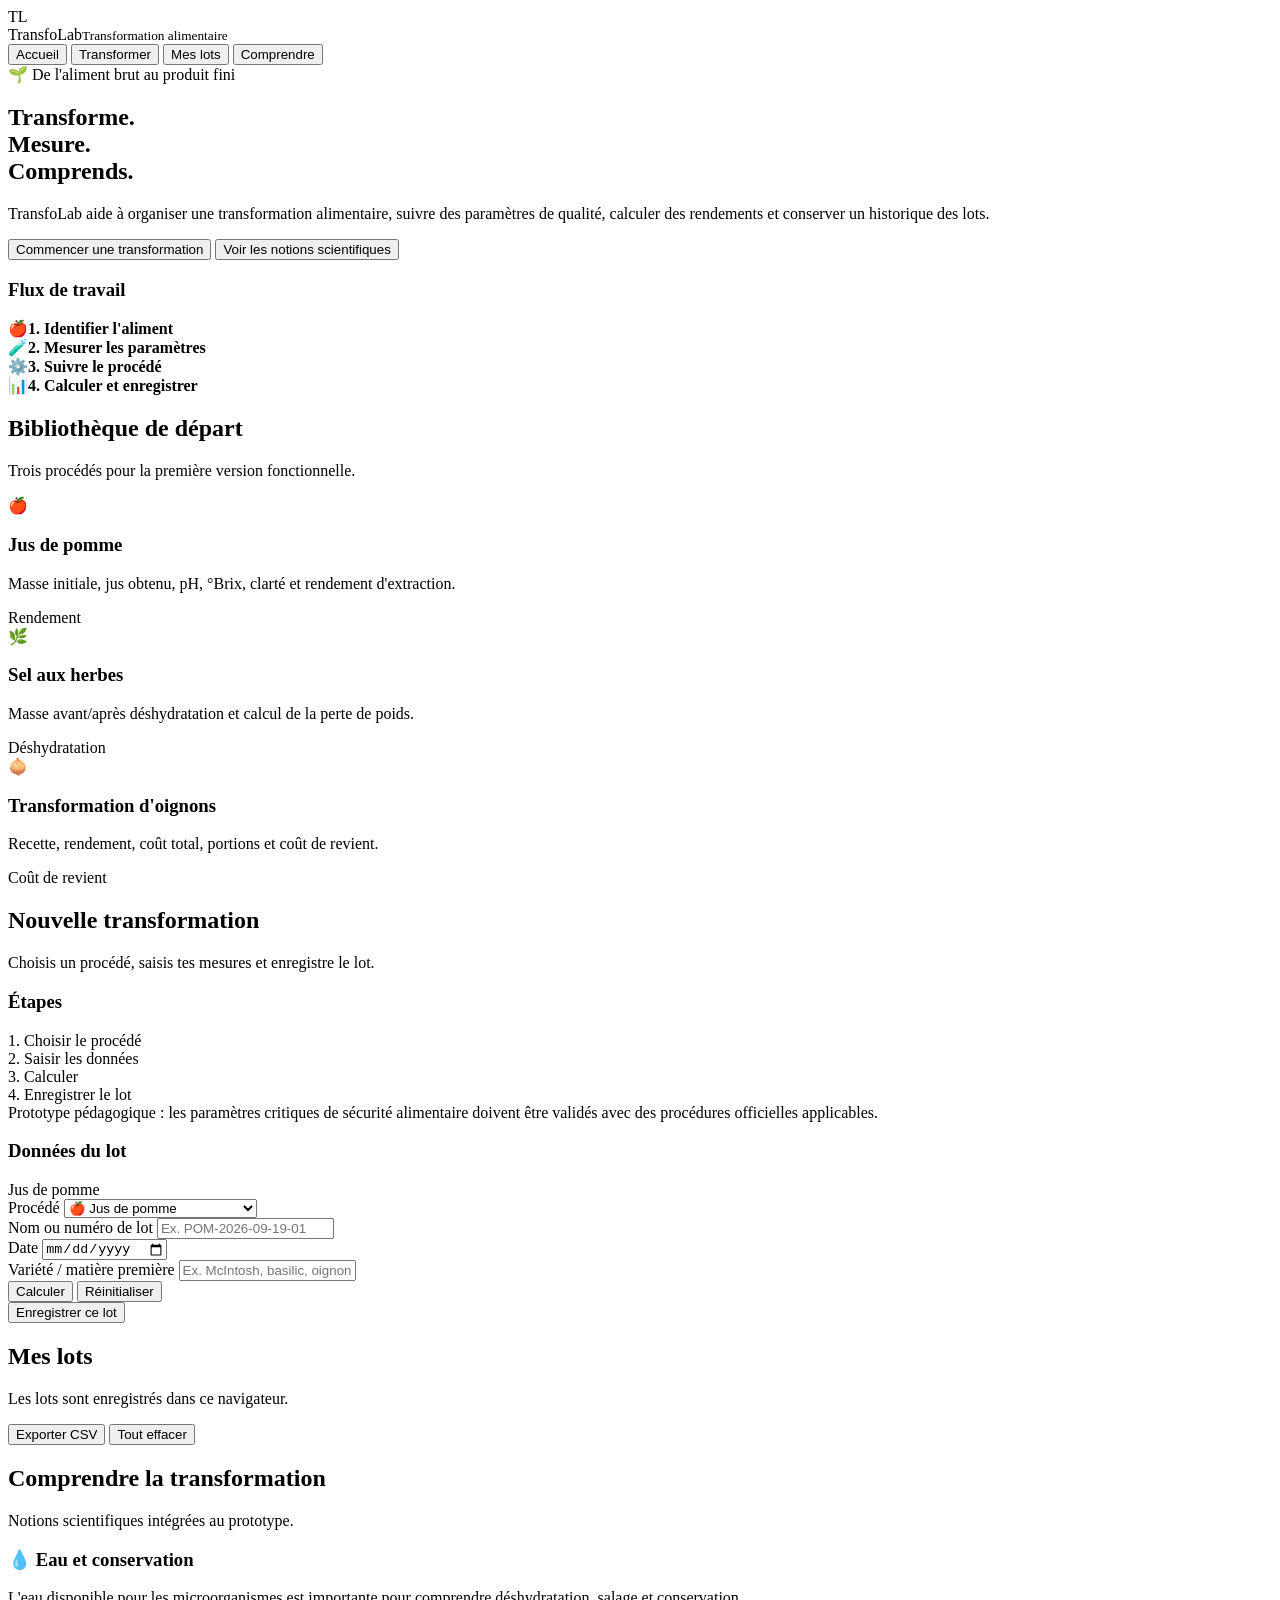
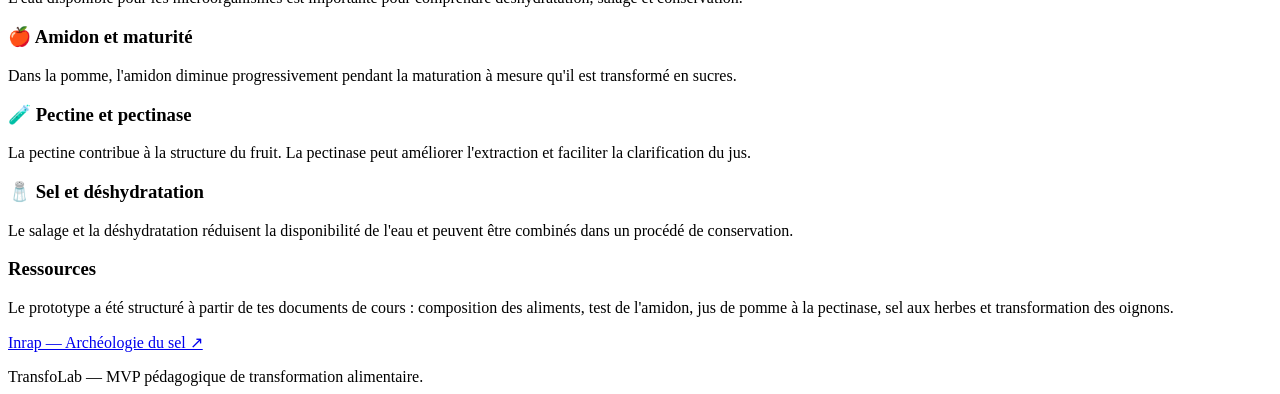
==== index.html @ 7b971daa "Ajouter l'interface TransfoLab" ====
<!doctype html>
<html lang="fr">
<head>
  <meta charset="utf-8" />
  <meta name="viewport" content="width=device-width, initial-scale=1" />
  <meta name="theme-color" content="#0f6a4b" />
  <title>TransfoLab — Transformation alimentaire</title>
  <link rel="stylesheet" href="styles.css" />
</head>
<body>
<header>
  <div class="shell nav">
    <div class="brand">
      <div class="brand-mark">TL</div>
      <div>TransfoLab<small>Transformation alimentaire</small></div>
    </div>
    <nav>
      <button class="active" data-view="home">Accueil</button>
      <button data-view="transform">Transformer</button>
      <button data-view="lots">Mes lots</button>
      <button data-view="learn">Comprendre</button>
    </nav>
  </div>
</header>

<main>
  <section id="home" class="view active">
    <div class="hero">
      <div class="shell hero-grid">
        <div>
          <div class="eyebrow">🌱 De l'aliment brut au produit fini</div>
          <h1>Transforme.<br>Mesure.<br>Comprends.</h1>
          <p>TransfoLab aide à organiser une transformation alimentaire, suivre des paramètres de qualité, calculer des rendements et conserver un historique des lots.</p>
          <div class="actions">
            <button class="btn btn-primary" onclick="openView('transform')">Commencer une transformation</button>
            <button class="btn btn-secondary" onclick="openView('learn')">Voir les notions scientifiques</button>
          </div>
        </div>
        <div class="hero-card">
          <h3>Flux de travail</h3>
          <div class="flow">
            <div class="flow-row"><span>🍎</span><b>1. Identifier l'aliment</b></div>
            <div class="flow-row"><span>🧪</span><b>2. Mesurer les paramètres</b></div>
            <div class="flow-row"><span>⚙️</span><b>3. Suivre le procédé</b></div>
            <div class="flow-row"><span>📊</span><b>4. Calculer et enregistrer</b></div>
          </div>
        </div>
      </div>
    </div>

    <div class="section shell">
      <div class="section-head">
        <div>
          <h2>Bibliothèque de départ</h2>
          <p>Trois procédés pour la première version fonctionnelle.</p>
        </div>
      </div>

      <div class="grid-3">
        <article class="card food-card" onclick="selectProcess('apple')">
          <div class="emoji">🍎</div>
          <h3>Jus de pomme</h3>
          <p>Masse initiale, jus obtenu, pH, °Brix, clarté et rendement d'extraction.</p>
          <span class="tag">Rendement</span>
        </article>

        <article class="card food-card" onclick="selectProcess('herbs')">
          <div class="emoji">🌿</div>
          <h3>Sel aux herbes</h3>
          <p>Masse avant/après déshydratation et calcul de la perte de poids.</p>
          <span class="tag">Déshydratation</span>
        </article>

        <article class="card food-card" onclick="selectProcess('onion')">
          <div class="emoji">🧅</div>
          <h3>Transformation d'oignons</h3>
          <p>Recette, rendement, coût total, portions et coût de revient.</p>
          <span class="tag">Coût de revient</span>
        </article>
      </div>
    </div>
  </section>

  <section id="transform" class="view">
    <div class="section shell">
      <div class="section-head">
        <div>
          <h2>Nouvelle transformation</h2>
          <p>Choisis un procédé, saisis tes mesures et enregistre le lot.</p>
        </div>
      </div>

      <div class="workspace">
        <aside class="card side-card">
          <h3>Étapes</h3>
          <div class="step active">1. Choisir le procédé</div>
          <div class="step">2. Saisir les données</div>
          <div class="step">3. Calculer</div>
          <div class="step">4. Enregistrer le lot</div>
          <div class="callout">Prototype pédagogique : les paramètres critiques de sécurité alimentaire doivent être validés avec des procédures officielles applicables.</div>
        </aside>

        <div class="card">
          <div class="panel-title">
            <h3>Données du lot</h3>
            <span id="processBadge" class="tag">Jus de pomme</span>
          </div>

          <div class="form-grid">
            <div class="field">
              <label for="process">Procédé</label>
              <select id="process" onchange="renderProcess()">
                <option value="apple">🍎 Jus de pomme</option>
                <option value="herbs">🌿 Sel aux herbes</option>
                <option value="onion">🧅 Transformation d'oignons</option>
              </select>
            </div>

            <div class="field">
              <label for="lotName">Nom ou numéro de lot</label>
              <input id="lotName" placeholder="Ex. POM-2026-09-19-01" />
            </div>

            <div class="field">
              <label for="date">Date</label>
              <input id="date" type="date" />
            </div>

            <div class="field">
              <label for="variety">Variété / matière première</label>
              <input id="variety" placeholder="Ex. McIntosh, basilic, oignon jaune" />
            </div>
          </div>

          <div id="dynamicFields" class="dynamic-fields"></div>

          <div class="actions">
            <button class="btn btn-primary" onclick="calculate()">Calculer</button>
            <button class="btn btn-secondary" onclick="resetForm()">Réinitialiser</button>
          </div>

          <div id="result" class="result">
            <div id="resultMetrics" class="result-grid"></div>
            <div id="resultNote" class="callout"></div>
            <button class="btn btn-primary" onclick="saveLot()">Enregistrer ce lot</button>
          </div>
        </div>
      </div>
    </div>
  </section>

  <section id="lots" class="view">
    <div class="section shell">
      <div class="section-head">
        <div>
          <h2>Mes lots</h2>
          <p>Les lots sont enregistrés dans ce navigateur.</p>
        </div>
        <div class="actions">
          <button class="btn btn-secondary" onclick="exportCSV()">Exporter CSV</button>
          <button class="btn btn-danger" onclick="clearLots()">Tout effacer</button>
        </div>
      </div>
      <div id="lotsContainer"></div>
    </div>
  </section>

  <section id="learn" class="view">
    <div class="section shell">
      <div class="section-head">
        <div>
          <h2>Comprendre la transformation</h2>
          <p>Notions scientifiques intégrées au prototype.</p>
        </div>
      </div>

      <div class="knowledge">
        <article class="card"><h3>💧 Eau et conservation</h3><p>L'eau disponible pour les microorganismes est importante pour comprendre déshydratation, salage et conservation.</p></article>
        <article class="card"><h3>🍎 Amidon et maturité</h3><p>Dans la pomme, l'amidon diminue progressivement pendant la maturation à mesure qu'il est transformé en sucres.</p></article>
        <article class="card"><h3>🧪 Pectine et pectinase</h3><p>La pectine contribue à la structure du fruit. La pectinase peut améliorer l'extraction et faciliter la clarification du jus.</p></article>
        <article class="card"><h3>🧂 Sel et déshydratation</h3><p>Le salage et la déshydratation réduisent la disponibilité de l'eau et peuvent être combinés dans un procédé de conservation.</p></article>
      </div>

      <div class="card sources">
        <h3>Ressources</h3>
        <p>Le prototype a été structuré à partir de tes documents de cours : composition des aliments, test de l'amidon, jus de pomme à la pectinase, sel aux herbes et transformation des oignons.</p>
        <p><a href="https://archeologie-sel.inrap.fr/Archeologie-du-Sel/home" target="_blank" rel="noopener">Inrap — Archéologie du sel ↗</a></p>
      </div>
    </div>
  </section>
</main>

<footer>
  <div class="shell">TransfoLab — MVP pédagogique de transformation alimentaire.</div>
</footer>

<div id="toast" class="toast"></div>
<script src="app.js"></script>
</body>
</html>
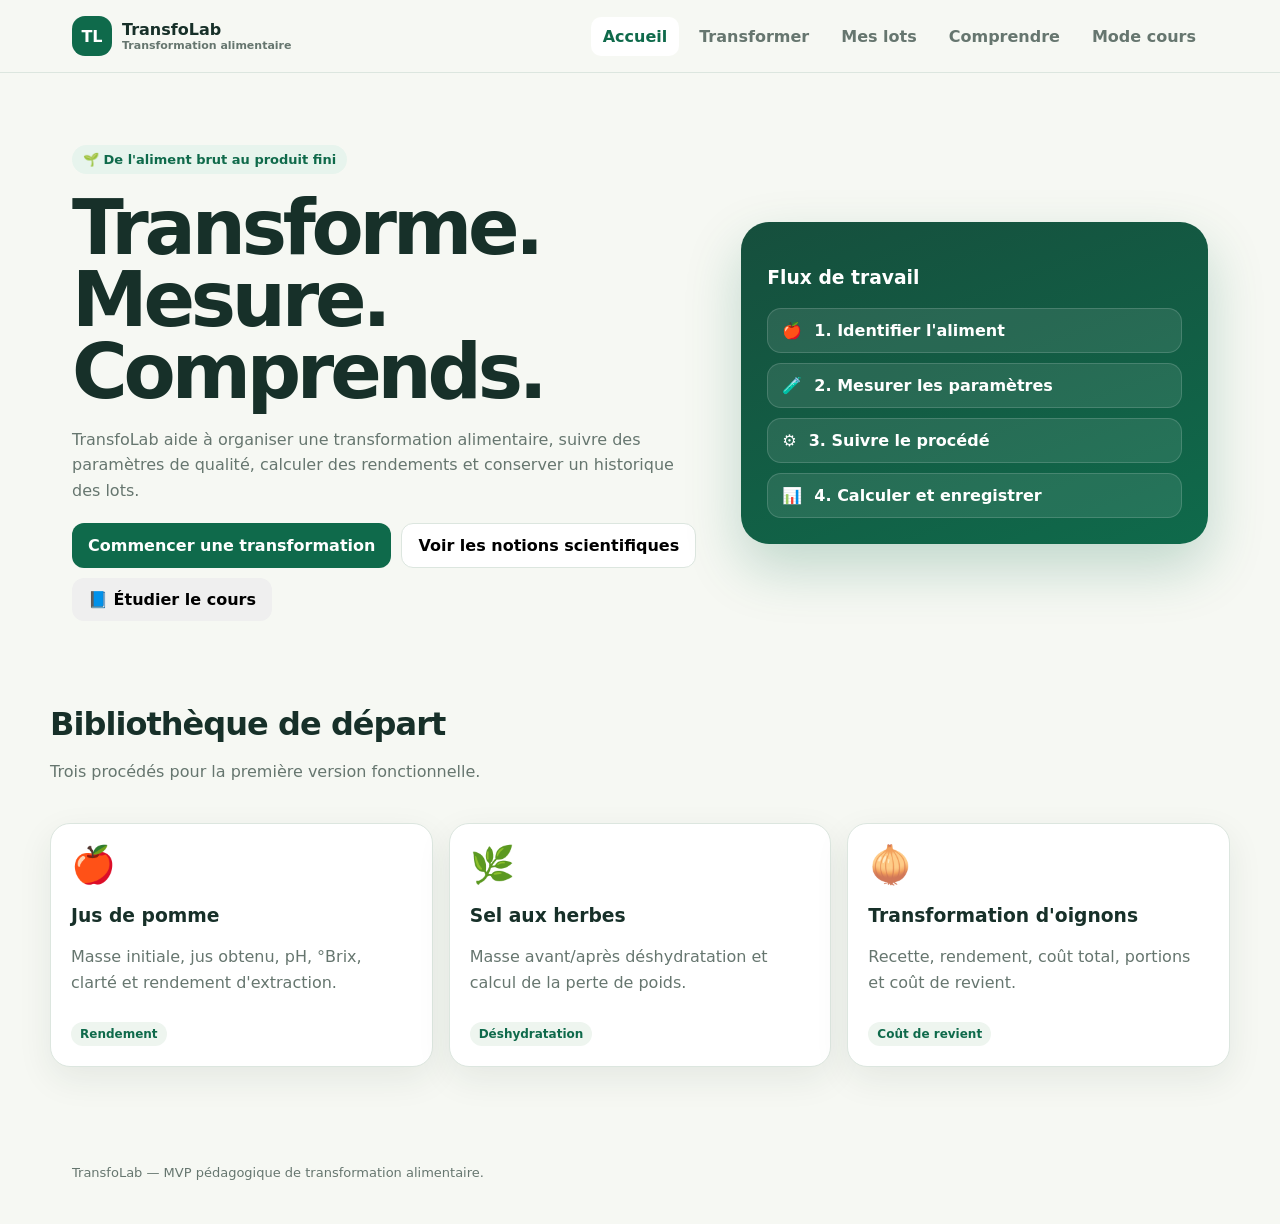
==== commit 187c0697: "Ajouter le Mode cours interactif" ====
--- a/index.html
+++ b/index.html
@@ -19,6 +19,7 @@
       <button data-view="transform">Transformer</button>
       <button data-view="lots">Mes lots</button>
       <button data-view="learn">Comprendre</button>
+      <button data-view="course">Mode cours</button>
     </nav>
   </div>
 </header>
@@ -34,6 +35,7 @@
           <div class="actions">
             <button class="btn btn-primary" onclick="openView('transform')">Commencer une transformation</button>
             <button class="btn btn-secondary" onclick="openView('learn')">Voir les notions scientifiques</button>
+            <button class="btn btn-course" onclick="openView('course')">📘 Étudier le cours</button>
           </div>
         </div>
         <div class="hero-card">
@@ -188,6 +190,50 @@
       </div>
     </div>
   </section>
+
+  <section id="course" class="view">
+    <div class="section shell">
+      <div class="course-hero card">
+        <div>
+          <div class="eyebrow">📘 MODE COURS</div>
+          <h2>Sciences et qualité des aliments</h2>
+          <p>Apprends une notion, relie-la à un laboratoire puis vérifie ta compréhension avec un mini-quiz.</p>
+        </div>
+        <div class="progress-box">
+          <div class="progress-line">
+            <strong>Progression</strong>
+            <span id="courseProgressText">0 / 5 leçons</span>
+          </div>
+          <div class="progress-track"><div id="courseProgressBar" class="progress-bar"></div></div>
+          <button class="link-btn" onclick="resetCourseProgress()">Réinitialiser la progression</button>
+        </div>
+      </div>
+
+      <div class="course-layout">
+        <aside class="card lesson-menu" aria-label="Leçons">
+          <h3>Leçons</h3>
+          <button class="lesson-tab active" data-lesson="composition" onclick="openLesson('composition')">
+            <span>🥗</span><span><b>1. Composition</b><small>Les grandes familles</small></span>
+          </button>
+          <button class="lesson-tab" data-lesson="water" onclick="openLesson('water')">
+            <span>💧</span><span><b>2. Eau et conservation</b><small>aw, sel, déshydratation</small></span>
+          </button>
+          <button class="lesson-tab" data-lesson="starch" onclick="openLesson('starch')">
+            <span>🍎</span><span><b>3. Amidon et maturité</b><small>Test à l'iode</small></span>
+          </button>
+          <button class="lesson-tab" data-lesson="pectin" onclick="openLesson('pectin')">
+            <span>🧪</span><span><b>4. Pectine et pectinase</b><small>Extraction du jus</small></span>
+          </button>
+          <button class="lesson-tab" data-lesson="onion" onclick="openLesson('onion')">
+            <span>🧅</span><span><b>5. Transformation</b><small>Rendement et coût</small></span>
+          </button>
+        </aside>
+
+        <div id="lessonPanel" class="card lesson-panel"></div>
+      </div>
+    </div>
+  </section>
+
 </main>
 
 <footer>
--- a/styles.css
+++ b/styles.css
@@ -0,0 +1,78 @@
+:root{
+  --bg:#f6f8f3;--surface:#fff;--text:#173029;--muted:#66766f;
+  --primary:#0f6a4b;--border:#dce6df;--accent:#e7a63b;--danger:#b4423d;
+  --shadow:0 12px 35px rgba(23,48,41,.08)
+}
+*{box-sizing:border-box}
+body{margin:0;font-family:Inter,system-ui,-apple-system,BlinkMacSystemFont,"Segoe UI",sans-serif;color:var(--text);background:var(--bg)}
+button,input,select{font:inherit}
+a{color:var(--primary)}
+.shell{max-width:1180px;margin:auto;padding:0 22px}
+header{position:sticky;top:0;z-index:20;background:rgba(246,248,243,.94);border-bottom:1px solid var(--border);backdrop-filter:blur(12px)}
+.nav{height:72px;display:flex;align-items:center;justify-content:space-between;gap:20px}
+.brand{display:flex;align-items:center;gap:10px;font-weight:850}
+.brand-mark{width:40px;height:40px;border-radius:13px;background:var(--primary);color:white;display:grid;place-items:center}
+.brand small{display:block;font-size:11px;color:var(--muted)}
+nav{display:flex;gap:8px}
+nav button{border:0;background:transparent;padding:10px 12px;border-radius:10px;color:var(--muted);cursor:pointer;font-weight:700}
+nav button.active,nav button:hover{background:white;color:var(--primary)}
+.view{display:none}.view.active{display:block}
+.hero{padding:72px 0 44px}
+.hero-grid{display:grid;grid-template-columns:1.15fr .85fr;gap:38px;align-items:center}
+.eyebrow{display:inline-block;background:#e7f4ed;color:var(--primary);font-size:13px;font-weight:800;padding:7px 11px;border-radius:999px}
+h1{font-size:clamp(44px,7vw,76px);line-height:.95;letter-spacing:-.055em;margin:18px 0}
+.hero p,.section-head p,.food-card p,.knowledge p{color:var(--muted);line-height:1.6}
+.actions{display:flex;gap:10px;flex-wrap:wrap;margin-top:20px}
+.btn{border:0;border-radius:12px;padding:12px 16px;font-weight:800;cursor:pointer}
+.btn-primary{background:var(--primary);color:white}
+.btn-secondary{background:white;border:1px solid var(--border)}
+.btn-danger{background:#fff0ef;color:var(--danger);border:1px solid #f1d0cd}
+.hero-card{background:linear-gradient(160deg,#164f3d,#0f6a4b);color:white;border-radius:28px;padding:26px;box-shadow:0 24px 55px rgba(15,106,75,.23)}
+.flow{display:grid;gap:10px;margin-top:20px}
+.flow-row{display:flex;gap:12px;align-items:center;padding:12px 14px;border-radius:14px;background:rgba(255,255,255,.09);border:1px solid rgba(255,255,255,.15)}
+.section{padding:40px 0 70px}
+.section-head{display:flex;justify-content:space-between;align-items:end;gap:20px;margin-bottom:22px}
+.section-head h2{margin:0;font-size:32px;letter-spacing:-.03em}
+.grid-3{display:grid;grid-template-columns:repeat(3,1fr);gap:16px}
+.card{background:white;border:1px solid var(--border);border-radius:20px;padding:20px;box-shadow:var(--shadow)}
+.food-card{cursor:pointer}
+.food-card:hover{transform:translateY(-2px)}
+.emoji{font-size:36px}
+.tag{display:inline-block;margin-top:10px;padding:5px 9px;background:#eef5ef;color:var(--primary);border-radius:999px;font-size:12px;font-weight:800}
+.workspace{display:grid;grid-template-columns:300px 1fr;gap:18px;align-items:start}
+.side-card{position:sticky;top:92px}
+.step{padding:10px;border-radius:11px;color:var(--muted);font-weight:700}
+.step.active{background:#e9f4ee;color:var(--primary)}
+.callout{margin-top:14px;border-left:4px solid var(--accent);background:#fff9ec;padding:12px 14px;border-radius:10px;font-size:13px;line-height:1.55}
+.panel-title{display:flex;justify-content:space-between;align-items:center}
+.form-grid{display:grid;grid-template-columns:repeat(2,1fr);gap:14px}
+.field{display:grid;gap:7px}
+label{font-size:13px;font-weight:800}
+input,select{width:100%;padding:12px;border:1px solid var(--border);border-radius:12px;background:#fbfcfa}
+.dynamic-fields{margin-top:16px}
+.result{display:none;margin-top:18px;padding:18px;background:#edf7f1;border:1px solid #cfe5d7;border-radius:16px}
+.result.show{display:block}
+.result-grid{display:grid;grid-template-columns:repeat(3,1fr);gap:12px;margin-bottom:12px}
+.metric{background:white;border:1px solid var(--border);border-radius:14px;padding:14px}
+.metric b{display:block;font-size:22px;margin-top:4px}
+.metric small{color:var(--muted)}
+.knowledge{display:grid;grid-template-columns:repeat(2,1fr);gap:16px}
+.sources{margin-top:16px}
+.table-wrap{overflow:auto;border:1px solid var(--border);border-radius:16px}
+table{width:100%;border-collapse:collapse;background:white;min-width:700px}
+th,td{text-align:left;padding:13px 14px;border-bottom:1px solid var(--border);font-size:13px}
+th{background:#f3f6f3;text-transform:uppercase;font-size:12px}
+.empty{text-align:center;padding:32px}
+footer{padding:28px 0 44px;color:var(--muted);font-size:13px}
+.toast{position:fixed;right:20px;bottom:20px;background:#173029;color:white;padding:12px 16px;border-radius:12px;opacity:0;transform:translateY(10px);transition:.2s}
+.toast.show{opacity:1;transform:none}
+@media(max-width:900px){
+  .hero-grid,.workspace,.grid-3,.knowledge{grid-template-columns:1fr}
+  .side-card{position:static}
+}
+@media(max-width:620px){
+  .form-grid,.result-grid{grid-template-columns:1fr}
+  .nav{height:auto;padding-top:10px;padding-bottom:10px;align-items:flex-start}
+  nav{flex-wrap:wrap;justify-content:flex-end}
+  .brand small{display:none}
+}
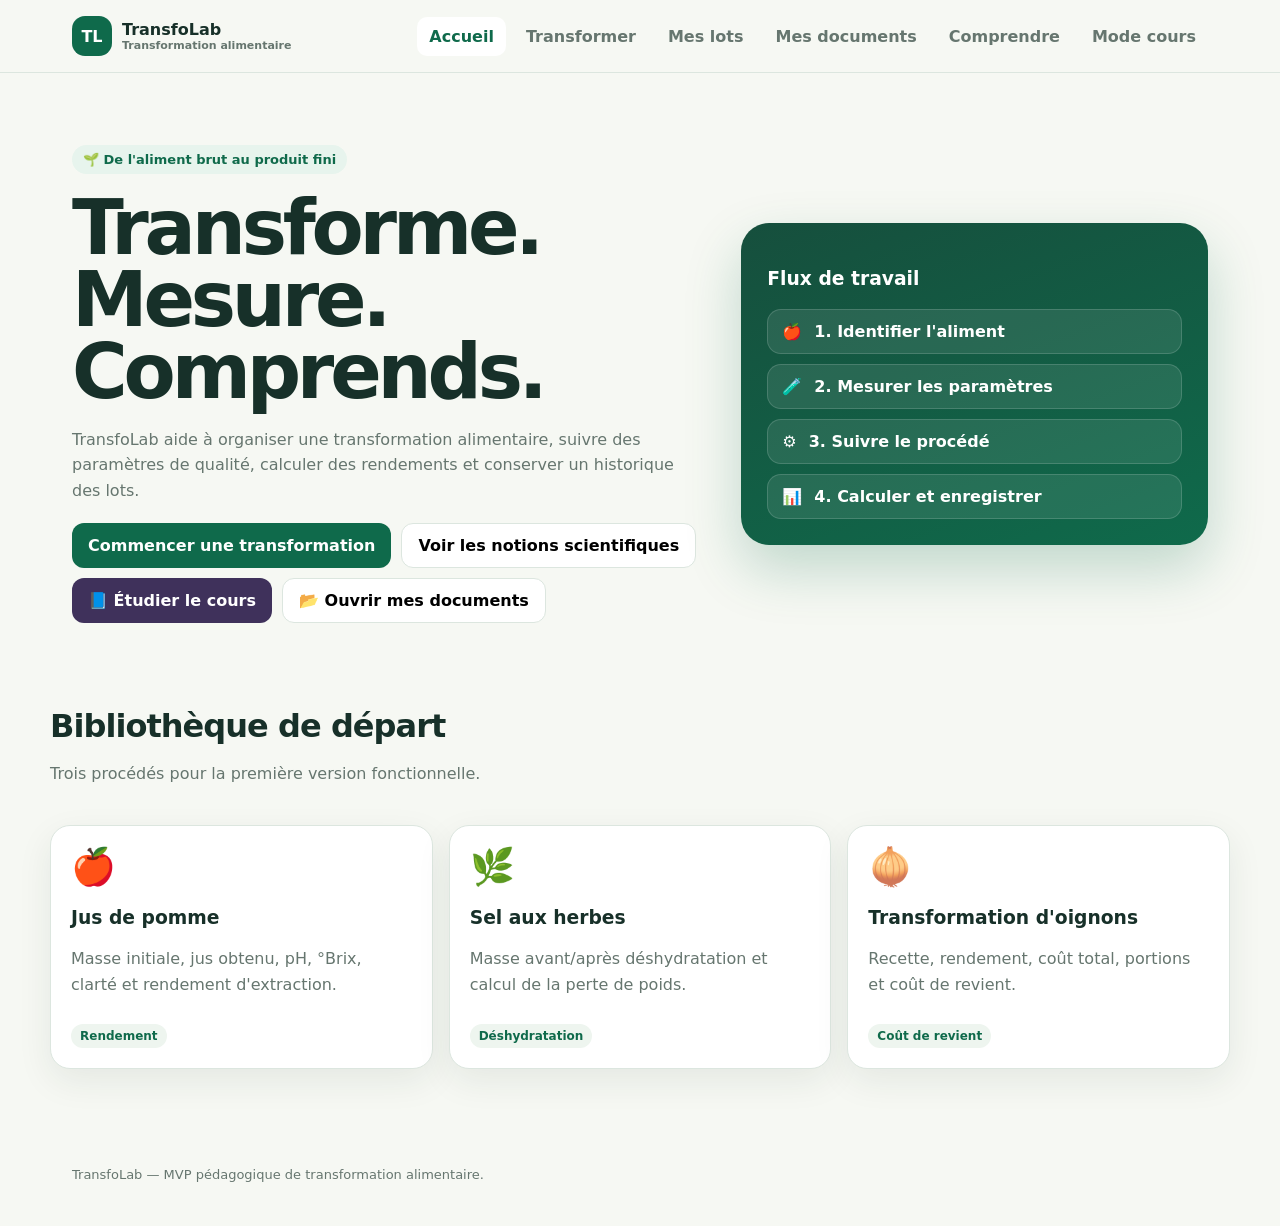
==== commit f44249a3: "Ajouter Mes documents à la prévisualisation TransfoLab" ====
--- a/index.html
+++ b/index.html
@@ -18,6 +18,7 @@
       <button class="active" data-view="home">Accueil</button>
       <button data-view="transform">Transformer</button>
       <button data-view="lots">Mes lots</button>
+      <button data-view="documents">Mes documents</button>
       <button data-view="learn">Comprendre</button>
       <button data-view="course">Mode cours</button>
     </nav>
@@ -36,6 +37,7 @@
             <button class="btn btn-primary" onclick="openView('transform')">Commencer une transformation</button>
             <button class="btn btn-secondary" onclick="openView('learn')">Voir les notions scientifiques</button>
             <button class="btn btn-course" onclick="openView('course')">📘 Étudier le cours</button>
+            <button class="btn btn-secondary" onclick="openView('documents')">📂 Ouvrir mes documents</button>
           </div>
         </div>
         <div class="hero-card">
@@ -167,6 +169,56 @@
     </div>
   </section>
 
+  <section id="documents" class="view">
+    <div class="section shell">
+      <div class="section-head">
+        <div>
+          <div class="eyebrow">📂 BIBLIOTHÈQUE TRANSFOLAB</div>
+          <h2 style="margin-top:14px">Mes documents</h2>
+          <p>Les cours, rapports, fiches et guides utilisés dans TransfoLab sont regroupés dans une bibliothèque publique en lecture seule.</p>
+        </div>
+        <span class="tag">9 fichiers disponibles</span>
+      </div>
+
+      <div class="callout"><strong>Utilisation :</strong> ouvre la bibliothèque, choisis un fichier, puis utilise les options de lecture ou de téléchargement de Word, PowerPoint ou PDF. Les documents sont publics : n’ajoute aucune information confidentielle.</div>
+
+      <div class="grid-3" style="margin-top:18px">
+        <article class="card">
+          <div class="emoji">📘</div>
+          <h3>Guides de révision</h3>
+          <p>Guide complet Second Cerveau en Word et PDF, ainsi qu’une présentation visuelle des notions de transformation alimentaire.</p>
+          <span class="tag">3 fichiers</span>
+        </article>
+        <article class="card">
+          <div class="emoji">🥗</div>
+          <h3>Cours principal</h3>
+          <p>Les aliments et leur composition : eau, glucides, protéines, lipides, minéraux et vitamines.</p>
+          <span class="tag">1 fichier</span>
+        </article>
+        <article class="card">
+          <div class="emoji">🧪</div>
+          <h3>Laboratoires réalisés</h3>
+          <p>Test de l’amidon, jus de pomme et pectinase, sel aux herbes et transformation des oignons.</p>
+          <span class="tag">4 fichiers</span>
+        </article>
+        <article class="card">
+          <div class="emoji">👩‍🍳</div>
+          <h3>Nouveau travail de session</h3>
+          <p>Cahier des employés, recette standardisée, contrôles qualité et comparaison des deux cuisines.</p>
+          <span class="tag">1 fichier</span>
+        </article>
+        <article class="card" style="grid-column:span 2">
+          <div class="emoji">📁</div>
+          <h3>Ouvrir tous les documents</h3>
+          <p>La bibliothèque contient les fichiers originaux. Tu peux les lire dans le navigateur ou les télécharger sur ton appareil.</p>
+          <div class="actions">
+            <a class="btn btn-primary" style="text-decoration:none" href="https://1drv.ms/f/c/1ad509795a138ac4/IgDaDucuSjQJQZt7WPe4I7CCAWZSuzBYeFTAA6DcyLiBqDE" target="_blank" rel="noopener">Ouvrir la bibliothèque ↗</a>
+          </div>
+        </article>
+      </div>
+    </div>
+  </section>
+
   <section id="learn" class="view">
     <div class="section shell">
       <div class="section-head">
--- a/styles.css
+++ b/styles.css
@@ -75,4 +75,46 @@
   .nav{height:auto;padding-top:10px;padding-bottom:10px;align-items:flex-start}
   nav{flex-wrap:wrap;justify-content:flex-end}
   .brand small{display:none}
-}+}
+
+/* Mode cours */
+.btn-course{background:#3f315b;color:#fff}
+.course-hero{display:grid;grid-template-columns:1fr 340px;gap:26px;align-items:center;margin-bottom:18px;background:linear-gradient(135deg,#fffaf0,#f4effa)}
+.course-hero h2{font-size:36px;margin:12px 0 8px;letter-spacing:-.035em}
+.course-hero p{color:var(--muted);line-height:1.6;margin:0}
+.progress-box{background:#fff;border:1px solid var(--border);border-radius:16px;padding:16px}
+.progress-line{display:flex;justify-content:space-between;gap:12px;font-size:13px}
+.progress-track{height:10px;background:#eee9f4;border-radius:999px;overflow:hidden;margin:12px 0 8px}
+.progress-bar{height:100%;width:0;background:#6d4d8c;border-radius:999px;transition:width .25s ease}
+.link-btn{border:0;background:transparent;color:#6d4d8c;padding:4px 0;font-weight:800;cursor:pointer}
+.course-layout{display:grid;grid-template-columns:300px 1fr;gap:18px;align-items:start}
+.lesson-menu{position:sticky;top:92px;display:grid;gap:8px}
+.lesson-menu h3{margin:0 0 5px}
+.lesson-tab{display:flex;gap:11px;align-items:center;text-align:left;width:100%;padding:12px;border:1px solid transparent;border-radius:13px;background:#faf9fb;color:var(--text);cursor:pointer}
+.lesson-tab>span:first-child{font-size:23px}
+.lesson-tab span:last-child{display:grid;gap:2px}
+.lesson-tab small{color:var(--muted)}
+.lesson-tab.active{background:#f1ebf7;border-color:#d8cae6;color:#5e3e7c}
+.lesson-panel{min-height:560px}
+.lesson-kicker{font-size:12px;font-weight:850;letter-spacing:.08em;color:#6d4d8c;text-transform:uppercase}
+.lesson-panel h2{font-size:32px;margin:7px 0 10px;letter-spacing:-.03em}
+.lesson-intro{font-size:17px;line-height:1.65;color:var(--muted)}
+.lesson-block{margin-top:18px;padding:18px;border-radius:16px;background:#fafbfa;border:1px solid var(--border)}
+.lesson-block h3{margin:0 0 10px}
+.lesson-block ul{padding-left:20px;line-height:1.7}
+.lab-link{background:#eef7f2;border-color:#d4e9dc}
+.source-note{margin-top:18px;font-size:12px;color:var(--muted)}
+.quiz{margin-top:22px;border-top:1px solid var(--border);padding-top:20px}
+.quiz h3{margin-top:0}
+.quiz-question{margin:15px 0;padding:15px;border:1px solid var(--border);border-radius:14px}
+.quiz-question p{margin:0 0 10px;font-weight:800}
+.choice{display:flex;gap:8px;align-items:flex-start;margin:8px 0;font-size:14px}
+.choice input{width:auto;margin-top:3px}
+.quiz-feedback{margin-top:14px;padding:14px;border-radius:12px;background:#f3f5f3;line-height:1.55}
+.quiz-feedback.success{background:#eaf6ef;border:1px solid #cce6d5}
+.quiz-feedback.retry{background:#fff7e7;border:1px solid #ecdcae}
+.lesson-complete{display:inline-flex;align-items:center;gap:6px;margin-left:8px;padding:4px 8px;border-radius:999px;background:#eaf6ef;color:#286c43;font-size:12px;font-weight:800}
+@media(max-width:900px){
+  .course-hero,.course-layout{grid-template-columns:1fr}
+  .lesson-menu{position:static}
+}
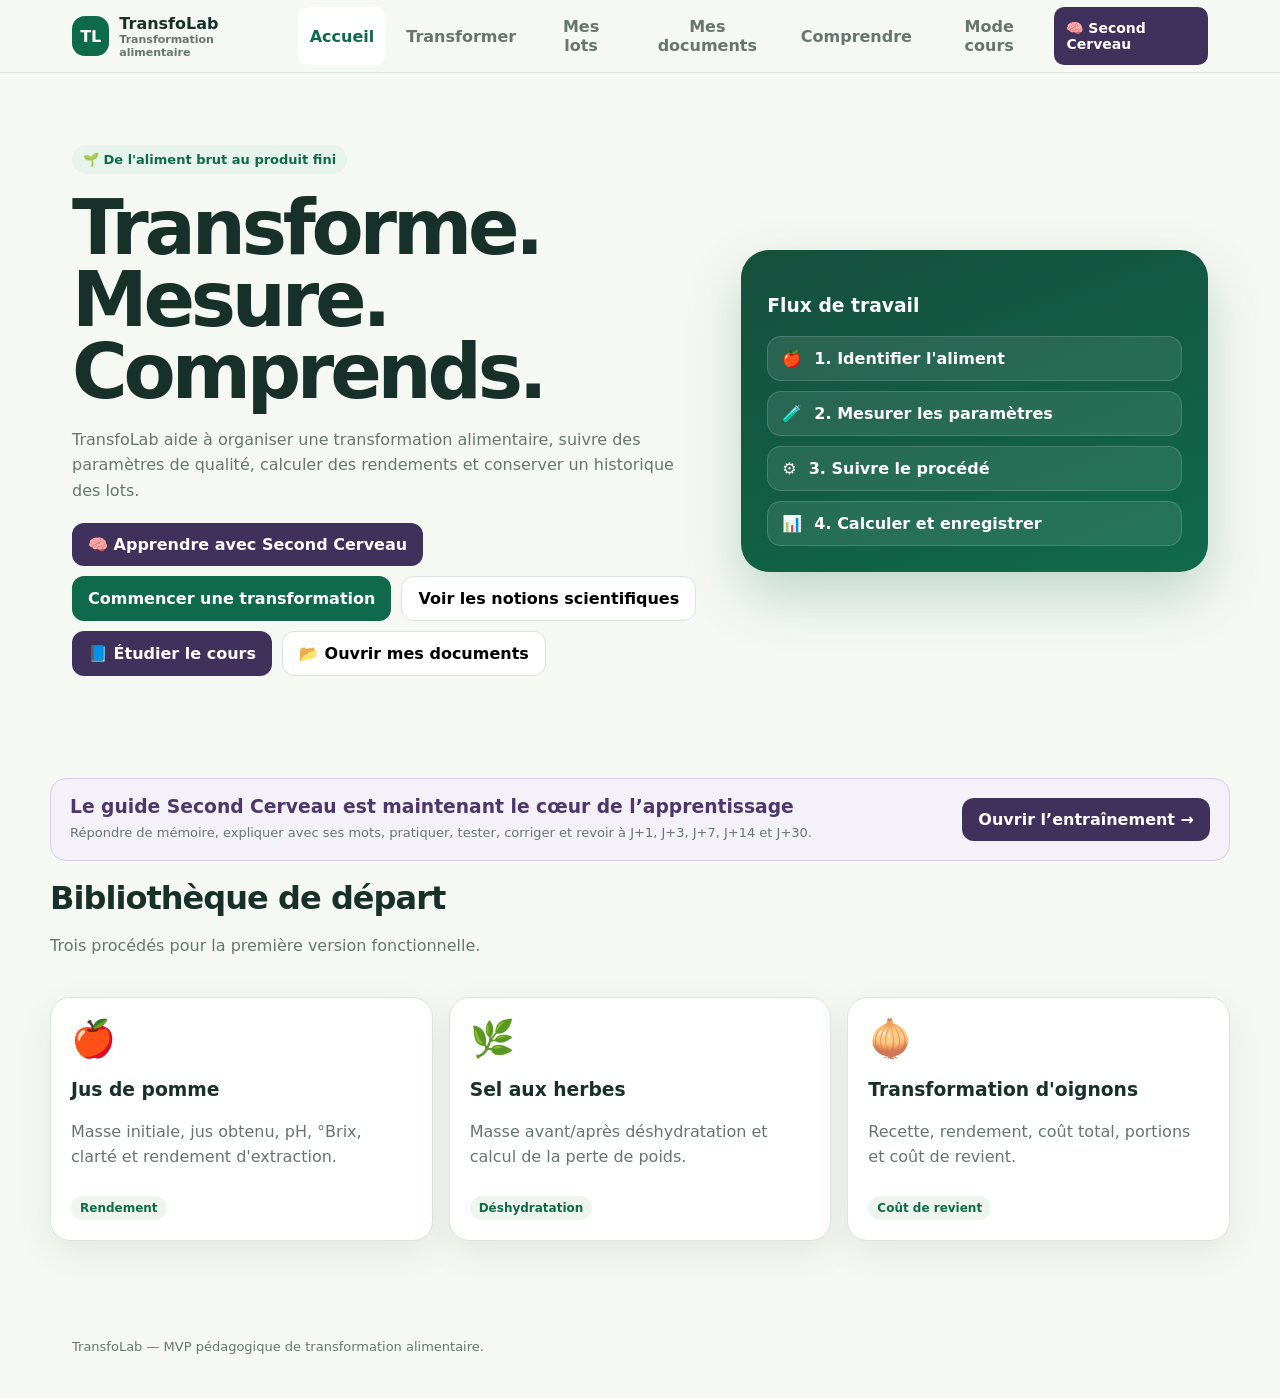
==== commit 5cec0925: "Relier TransfoLab au mode Second Cerveau" ====
--- a/index.html
+++ b/index.html
@@ -6,6 +6,14 @@
   <meta name="theme-color" content="#0f6a4b" />
   <title>TransfoLab — Transformation alimentaire</title>
   <link rel="stylesheet" href="styles.css" />
+  <style>
+    nav .brain-link{display:inline-flex;align-items:center;text-decoration:none;padding:10px 12px;border-radius:10px;background:#3f315b;color:#fff;font-weight:800;font-size:14px}
+    nav .brain-link:hover{background:#2f2445;color:#fff}
+    .brain-callout{display:flex;justify-content:space-between;align-items:center;gap:18px;margin:18px 0;padding:17px 19px;border:1px solid #d8cde6;background:#f5f1f9;border-radius:16px}
+    .brain-callout h3{margin:0 0 6px;color:#4e376a}.brain-callout p{margin:0;color:#66766f;line-height:1.55;font-size:13px}
+    .brain-callout a{text-decoration:none;white-space:nowrap}
+    @media(max-width:760px){nav .brain-link{font-size:12px;padding:9px 10px}.brain-callout{align-items:flex-start;flex-direction:column}.brain-callout a{white-space:normal}}
+  </style>
 </head>
 <body>
 <header>
@@ -21,6 +29,7 @@
       <button data-view="documents">Mes documents</button>
       <button data-view="learn">Comprendre</button>
       <button data-view="course">Mode cours</button>
+      <a class="brain-link" href="second-cerveau.html">🧠 Second Cerveau</a>
     </nav>
   </div>
 </header>
@@ -34,6 +43,7 @@
           <h1>Transforme.<br>Mesure.<br>Comprends.</h1>
           <p>TransfoLab aide à organiser une transformation alimentaire, suivre des paramètres de qualité, calculer des rendements et conserver un historique des lots.</p>
           <div class="actions">
+            <a class="btn btn-course" style="text-decoration:none" href="second-cerveau.html">🧠 Apprendre avec Second Cerveau</a>
             <button class="btn btn-primary" onclick="openView('transform')">Commencer une transformation</button>
             <button class="btn btn-secondary" onclick="openView('learn')">Voir les notions scientifiques</button>
             <button class="btn btn-course" onclick="openView('course')">📘 Étudier le cours</button>
@@ -53,6 +63,10 @@
     </div>
 
     <div class="section shell">
+      <div class="brain-callout">
+        <div><h3>Le guide Second Cerveau est maintenant le cœur de l’apprentissage</h3><p>Répondre de mémoire, expliquer avec ses mots, pratiquer, tester, corriger et revoir à J+1, J+3, J+7, J+14 et J+30.</p></div>
+        <a class="btn btn-course" href="second-cerveau.html">Ouvrir l’entraînement →</a>
+      </div>
       <div class="section-head">
         <div>
           <h2>Bibliothèque de départ</h2>
@@ -180,6 +194,11 @@
         <span class="tag">9 fichiers disponibles</span>
       </div>
 
+      <div class="brain-callout">
+        <div><h3>Guide complet de révision — Second Cerveau</h3><p>Le guide ne sert pas seulement de document à lire. Il alimente maintenant un entraînement interactif avec reconstruction, Feynman, pratique, test, correction, Cornell et répétition espacée.</p></div>
+        <a class="btn btn-course" href="second-cerveau.html">Utiliser le guide →</a>
+      </div>
+
       <div class="callout"><strong>Utilisation :</strong> ouvre la bibliothèque, choisis un fichier, puis utilise les options de lecture ou de téléchargement de Word, PowerPoint ou PDF. Les documents sont publics : n’ajoute aucune information confidentielle.</div>
 
       <div class="grid-3" style="margin-top:18px">
@@ -228,6 +247,11 @@
         </div>
       </div>
 
+      <div class="brain-callout">
+        <div><h3>Comprendre n’est que la première étape</h3><p>Après la lecture, utilise le mode Second Cerveau pour reconstruire la notion sans regarder, l’expliquer, la pratiquer et la tester.</p></div>
+        <a class="btn btn-course" href="second-cerveau.html">Passer à l’entraînement →</a>
+      </div>
+
       <div class="knowledge">
         <article class="card"><h3>💧 Eau et conservation</h3><p>L'eau disponible pour les microorganismes est importante pour comprendre déshydratation, salage et conservation.</p></article>
         <article class="card"><h3>🍎 Amidon et maturité</h3><p>Dans la pomme, l'amidon diminue progressivement pendant la maturation à mesure qu'il est transformé en sucres.</p></article>
@@ -250,6 +274,7 @@
           <div class="eyebrow">📘 MODE COURS</div>
           <h2>Sciences et qualité des aliments</h2>
           <p>Apprends une notion, relie-la à un laboratoire puis vérifie ta compréhension avec un mini-quiz.</p>
+          <div class="actions"><a class="btn btn-course" style="text-decoration:none" href="second-cerveau.html">🧠 Entraînement complet Second Cerveau</a></div>
         </div>
         <div class="progress-box">
           <div class="progress-line">
